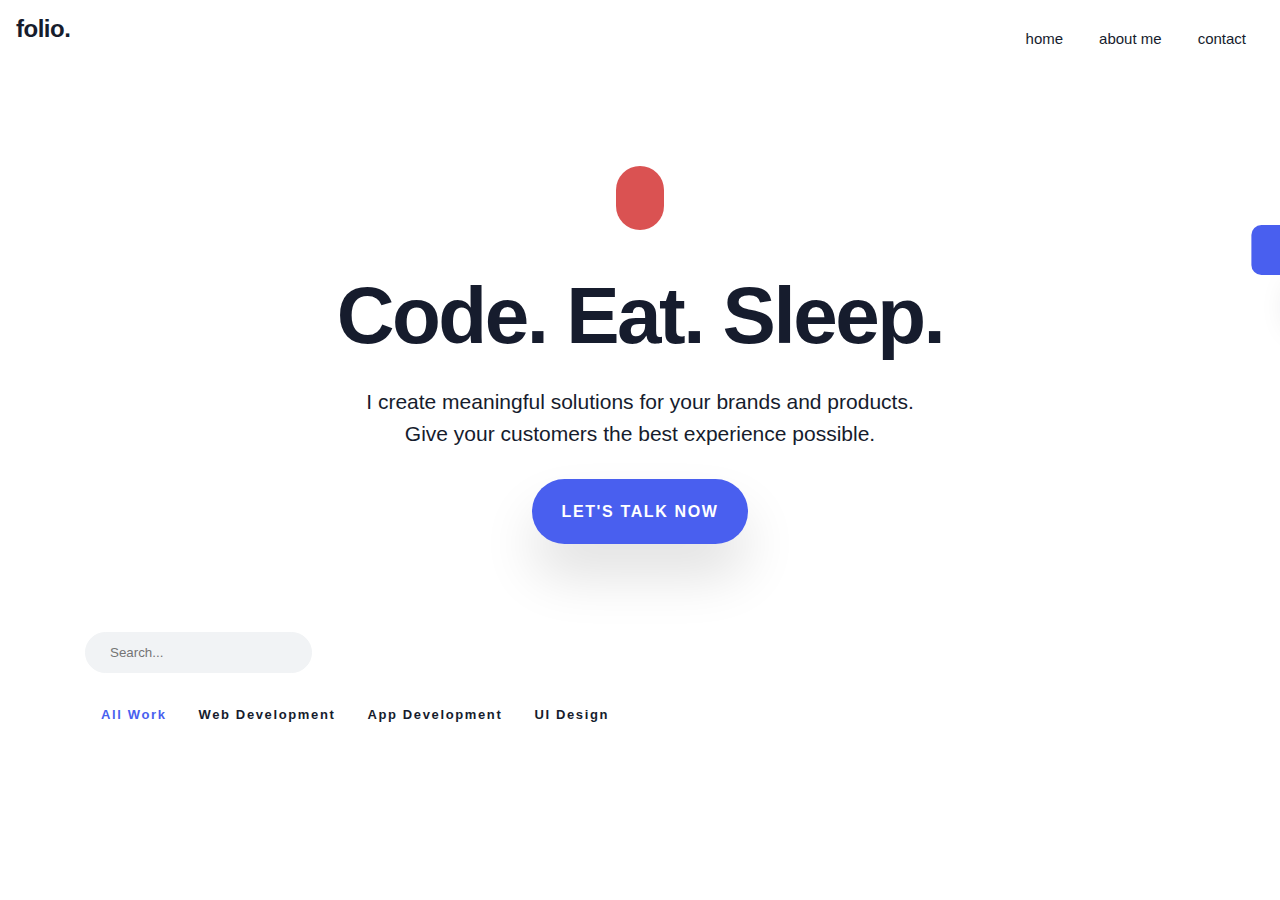
==== index2.html @ d5738422 "Reverting to commit c7894cc because code stopped working when trying to use javascript instead of ht" ====
<!-- 10/15/2023 -->
<!-- 10/25/2023, this copy will be used for the javascript exercises that use js data to  make html -->
<!DOCTYPE html>
<html lang="en">
  <head>
    <meta charset="UTF-8" />
    <meta name="viewport" content="width=device-width, initial-scale=1.0" />
    <script src="javaScript/makemodal.js"></script>
    <link
      rel="stylesheet"
      href="https://cdnjs.cloudflare.com/ajax/libs/font-awesome/6.4.2/css/all.min.css"
      integrity="sha512-z3gLpd7yknf1YoNbCzqRKc4qyor8gaKU1qmn+CShxbuBusANI9QpRohGBreCFkKxLhei6S9CQXFEbbKuqLg0DA=="
      crossorigin="anonymous"
      referrerpolicy="no-referrer"
    />
    <link rel="stylesheet" href="./css/theme.css" />
    <link rel="stylesheet" href="./css/base.css" />
    <link rel="stylesheet" href="./css/styles.css" />
    <link rel="stylesheet" href="./css/pages.css" />
    <title>folio</title>
  </head>
  <body>
    <div class="theme-panel">
      <div class="theme-body">
        <span>Change Theme</span>
        <div class="btn-group">
          <button data-toggle="light" class="switcher-btn active">Light</button>
          <button data-toggle="dark" class="switcher-btn">Dark</button>
        </div>
        <button class="theme-tab">
          <i class="fas fa-chevron-left"></i>
        </button>
      </div>
    </div>

    <!-- site wrapper -->
    <main class="site-wrapper">
      <header class="site-header">
        <nav class="navbar">
          <div class="brand-logo">
            <a href="/"><h2>folio.</h2></a>
          </div>
          <div class="navbar-nav">
            <ul class="ul-defaults-none main-menu">
              <li class="nav-item">Home</li>
              <li class="nav-item" data-open="about">About Me</li>
              <li class="nav-item" data-open="contact">Contact</li>
            </ul>
          </div>
        </nav>
      </header>

      <!-- Hero Section HTML-->
      <section class="hero-bg">
        <div class="container">
          <div class="hero-content">
            <div class="code-icon">
              <i class="fas fa-code"></i>
            </div>
            <h2 class="header-lg">Code. Eat. Sleep.</h2>
            <div class="sub-header">
              I create meaningful solutions for your brands and products.
              <br />
              Give your customers the best experience possible.
            </div>
            <div class="btn btn-primary round-pill">
              <a href="#" data-open="contact">Let's talk now</a>
            </div>
          </div>
        </div>
      </section>

      <section class="porfolio-section">
        <div class="container search-container">
          <label for="search">
            <input
              autocomplete="off"
              id="search"
              type="text"
              class="search-input"
              placeholder="Search..."
            />
            <i class="fas fa-search"></i>
          </label>
          <ul class="portfolio-filter-nav ul-defaults-none">
            <li data-filter="all" class="filter-link active">All Work</li>
            <li data-filter="web" class="filter-link">Web Development</li>
            <li data-filter="app" class="filter-link">App Development</li>
            <li data-filter="ui" class="filter-link">UI Design</li>
          </ul>
        </div>

        <div class="portfolio-grid">
          <!-- replacing with javascript, but keeping former html in notes.txt -->
        </div>
      </section>

      <!-- Modals -->
      <!-- wrapper for a our full screen modal -->
      <!-- About Page Modal -->
      <div
        id="about"
        class="full-site-modal page-block"
        data-animation="zoomInOut"
      >
        <div class="container-fluid">
          <header class="modal-header">
            <h3>ABOUT PAGE</h3>
            <i class="fas fa-times" data-close></i>
          </header>
          <div class="modal-body">
            <div class="img-wrapper">
              <img
                src="./assets/images/week 8 image assets/toya.jpeg"
                alt="picture of LaToya Simon"
              />
            </div>
            <h2>LaToya Simon</h2>
            <p>text 1</p>
            <p>text 2</p>
            <div>
              <div>Email Me:</div>
              <a href="mailto:1stforgottentoy@gmail.com"
                >1stforgottentoy@gmail.com</a
              >
            </div>
          </div>
        </div>
      </div>

      <!-- Contact Page Modal -->
      <div
        id="contact"
        class="full-site-modal page-block"
        data-animation="zoomInOut"
      >
        <div class="container-fluid">
          <header class="modal-header">
            <h3>Contact PAGE</h3>
            <i class="fas fa-times" data-close></i>
          </header>
          <div class="modal-body">
            <div class="img-wrapper">
              <img
                src="./assets/images/week 8 image assets/toya.jpeg"
                alt="picture of LaToya Simon"
              />
            </div>
            <h2>LaToya Simon</h2>
            <p>text 1</p>
            <p>text 2</p>
            <div>
              <div>Email Me:</div>
              <a href="mailto:1stforgottentoy@gmail.com"
                >1stforgottentoy@gmail.com</a
              >
            </div>
          </div>
        </div>
      </div>

      <!-- putting html for popup modals in notes while working on Exercise Exercise: Creating dynamic Modals from data-->
      <!-- Popup Modals -->
      <!-- master wrapper for the modal 1-->
      <div id="modal-container" class="modal" data-animation="slideInOutTop">
        <!-- Modal content goes here -->
      </div>
      <script>
        document.querySelector("#modal-container").append(makeModal());
      </script>
    </main>

    <script src="javaScript/main.js"></script>
  </body>
</html>
---- css/theme.css ----
/* 10/15/2023 */
/* Setting up base styles */
/* css variables */
/* base theme colors */
:root {
  --bg: #fff;
  --bg-panel: #fff;
  --color-headings: #161c2d;
  --color-text-opacity: rgba(22, 28, 45, 0.7);
  --color-text: #161c2d;
  --color-text-base: #161c2d;
  --border: #383f53;
}

[data-theme="light"] .hero-bg {
  background-image: url("../assets/images/week 8 image assets/hero-pattern.webp");
  background-position: center;
  background-repeat: no-repeat;
  background-size: cover;
}

[data-theme="dark"] {
  --bg: #171a23;
  --bg-panel: #f1f1f1;
  --color-headings: #fff;
  --color-text-opacity: rgba(255, 255, 255, 0.7);
  --color-text: #fff;
  --color-text-base: #161c2d;
  --border: #ced4da;
}
---- css/base.css ----
/* overriding browser defaults */
/* Setting up base styles */

/* native selectors */
section,
footer,
header,
main,
nav {
  display: block;
}

*,
*::before,
*::after {
  /* it takes all of our content wrapped in a div, and include its margin and padding in total size */
  box-sizing: border-box;
}

body {
  margin: 0;
  font-family: "Inter", sans-serif;
  /* user can set their own browser font size, this will be the base size of users browser */
  font-size: 1rem;
  font-weight: 400;
  line-height: 1.5;
  color: var(--color-text);
  background-color: var(--bg);
  text-align: left;
}

a {
  color: #495fef;
  /* do you want hyperlinks to have an underline??? */
  text-decoration: none;
  background-color: transparent;
}

h1,
h2,
h3,
h4 {
  color: var(--color-headings);
  margin-top: 0.25rem;
  margin-bottom: 0.5rem;
}

p {
  margin-top: 0;
}

button {
  outline: none;
}

/* classes */

.container,
.container-fluid {
  width: 100%;
  /* using px instead of rem so the users setting does not interfere with the layout */
  padding-left: 15px;
  padding-right: 15px;
  /* specifying only left and right instead of top and bottom here because don't want to have to override later if we don't know what the top and bottom margins are going to be going forward, 
    this is going to help center our content*/
  margin-left: auto;
  margin-right: auto;
}

.container {
  max-width: 1140px;
}

.ul-defaults-none {
  list-style: none;
  margin: 0;
  padding: 0;
}

/* this removes the button defaults so we can make our own buttons */
.btn {
  font-weight: 700;
  /* setting in px so the user font size doesn't mess up button */
  min-width: 175px;
  display: inline-flex;

  align-items: center;
  justify-content: center;
  text-transform: uppercase;
  /* spreads out text, makes it easier to read */
  letter-spacing: 1.63px;
  transition: 0.4s;
  height: 65px;
  padding-left: 30px;
  padding-right: 30px;
  box-shadow: 0 32px 54px rgba(3, 3, 3, 0.12);
}

/* when btn is not disabled, and doesn't have a class disabled, will have a cursor on hover */
.btn:not(:disabled):not(.disabled),
button:not(:disabled):not(.disabled) {
  cursor: pointer;
}

/* sometimes we use the button tag, sometimes we use the anchor tag to make buttons */
.btn-primary,
.btn-primary a {
  color: #fff;
  background-color: #495fef;
  border-color: #495fef;
}

.round-pill {
  border-radius: 50rem;
}

.header-lg {
  font-size: 5rem;
  letter-spacing: -2.5px;
  line-height: 1.05;
}

.header-md {
  font-size: 3rem;
  letter-spacing: -2px;
}

.sub-header {
  font-size: 1.3125rem;
  line-height: 1.5;
  padding-top: 1.25rem;
  padding-bottom: 1.875rem;
}
---- css/styles.css ----
/* common styles */

/* theme panel */
.theme-panel {
  position: fixed;
  right: 0;
  top: 25%;
  z-index: 100;
  transition: 0.4s;
  transform: translateX(100%);
}

.theme-body {
  background-color: #495fef;
  border: transparent;
  max-width: 185px;
  padding: 15px 13px;
  text-align: center;
  border-bottom-left-radius: 25px;
  position: relative;
}

.theme-body > span {
  color: white;
  font-size: 13px;
  font-weight: 700;
  letter-spacing: -0.09px;
  line-height: 26px;
  padding-bottom: 8px;
  display: inline-flex;
}

.theme-body .btn-group {
  box-shadow: 0 12px 34px rgba(22, 28, 45, 0.2);
  border-radius: 33px;
  background-color: white;
  overflow: hidden;
  display: flex;
  max-width: 153px;
}

.theme-body .btn-group .switcher-btn {
  background: transparent;
  border: none;
  width: 50%;
  font-size: 11px;
  font-weight: 700;
  height: 42px;
  padding-left: 15px;
  padding: 15px;
  letter-spacing: 1.4px;
  text-transform: uppercase;
}

.theme-body .btn-group .switcher-btn.active {
  background-color: #ced4e7;
}

.theme-panel.open {
  transform: translateX(0);
}

.theme-body .theme-tab {
  position: absolute;
  top: 0;
  transform: translateX(-100%);
  display: flex;
  align-items: center;
  justify-content: center;
  width: 30px;
  height: 50px;
  border: 0;
  background: #495fef;
  color: white;
  border-bottom-left-radius: 10px;
  border-top-left-radius: 10px;
  left: 1px;
}

.theme-tab i {
  font-size: 1rem;
  transition: 0.4s;
  /* so we don't accidentally give it a false trigger */
  pointer-events: none;
}

/* icon is going to switch when it has open */
.theme-panel.open .theme-tab i {
  /* flip it on x axis** trick to mirror icon */
  transform: scaleX(-1);
}

/* building the navbar */
.navbar {
  display: flex;
  flex-flow: row nowrap;
  padding: 0.5rem 1rem;
  width: 100%;
}

.navbar .navbar-nav {
  margin-left: auto;
}

/* because this is specific to the logo, its okay to be specific  */
.brand-logo a h2 {
  font-size: 1.5rem;
  letter-spacing: -0.5px;
  line-height: 1.42;
}

.hero-content {
  text-align: center;
  padding: 5.5rem 0;
}

.code-icon {
  background-color: #da5252;
  color: var(--color-text);
  padding: 1.25rem 1.5rem;
  border-radius: 50rem;
  display: inline-block;
  margin-bottom: 2.5rem;
  text-align: center;
}

.code-icon .fa-code {
  font-size: 2rem;
  display: inline-block;
  line-height: 1.5;
}

.search-container label {
  position: relative;
  display: inline-flex;
  align-items: center;
}

.search-input {
  padding: 0.75rem 1.5rem;
  background-color: #f1f3f5;
  border: 1px solid #f1f3f5;
  border-radius: 50rem;
}

.search-input:focus {
  /* to get rid of outline */
  outline: none;
  /* removed default browser focus adding our own */
  border-color: #4dabf7;
  box-shadow: inset 0 1px 1px rgba(0, 0, 0, 0.0125),
    0 0 8px rgba(34, 139, 230, 0.5);
}

.search-container .fa-search {
  position: absolute;
  right: 10px;
}

.portfolio-grid {
  max-width: 1400px;
  width: 100%;
  margin: 0 auto;
}

.portfolio-filter-nav {
  display: flex;
  flex-wrap: wrap;
  padding: 2rem 0;
}

.portfolio-filter-nav .filter-link {
  padding: 0 1rem;
  font-size: 0.8125rem;
  line-height: 1.6;
  letter-spacing: 1.63px;
  font-weight: 700;
}

.portfolio-filter-nav .filter-link:hover {
  cursor: pointer;
}

.portfolio-filter-nav .filter-link.active {
  color: #495fef;
}

.portfolio-grid {
  display: flex;
  flex-wrap: wrap;
  padding: 3rem 1rem;
  justify-content: center;
}

.portfolio-card {
  position: relative;
  margin: 0rem 1rem 1.85rem;
  max-width: 255px;
}

.card-popup-box {
  position: absolute;
  bottom: 0;
  left: 20px;
  right: 20px;
  transition: 0.4s;
  z-index: 1;
  padding: 1.25rem 1.875rem;
  /* it needs to start at 0 so the hover effect can make it visible when set to 1 */
  opacity: 0;
}

.card-popup-box:before {
  /* we want to affect just the background not the text*/
  position: absolute;
  /* cant use a pseudo class without a content class */
  content: "";
  background: var(--bg);
  /* we are hugging all the edges of what we've set in the card-popup-box */
  top: 0;
  left: 0;
  right: 0;
  bottom: 0;
  /* we want this to hide and then appear */
  z-index: -1;
  opacity: 0.9;
  border-radius: 8px;
}

.portfolio-card:hover .card-popup-box {
  /* it will move up on hover */
  bottom: 20px;
  opacity: 1;
}

.card-body img {
  width: 100%;
  height: 255px;
  object-fit: cover;
  border-radius: 8px;
}

.card-popup-box div {
  color: var(--color-text-opacity);
  font-size: 0.8125rem;
  line-height: 1.63;
  letter-spacing: 1.63px;
  padding-bottom: 0.5rem;
  font-weight: 700;
  text-transform: uppercase;
  pointer-events: none;
}

.card-popup-box h3 {
  pointer-events: none;
  color: var(--color-headings);
  font-size: 1.3125rem;
  letter-spacing: -0.5px;
  font-weight: 700;
  margin-bottom: 0;
}

.main-menu {
  display: flex;
}

.main-menu .nav-item {
  padding: 18px;
  font-size: 15px;
  line-height: 26px;
  cursor: pointer;
  text-transform: lowercase;
}

.modal {
  display: flex;
  justify-content: center;
  align-items: center;
  background: rgba(0, 0, 0, 0.8);
}

.modal,
.full-site-modal {
  /* pin everything to the edges */
  position: fixed;
  top: 0;
  bottom: 0;
  left: 0;
  right: 0;
  padding: 1rem;
  transition: all 0.35s ease-in;
  /* need to hide this modal until ready */
  visibility: hidden;
  opacity: 0;
}

.modal-dialog {
  max-width: 800px;
  max-height: 80vh;
  background: var(--bg-panel);
  color: var(--color-text-base);
  overflow: hidden;
  padding: 1.25rem 1.85rem;
  border-radius: 5px;
}

.modal-header {
  display: flex;
  padding-bottom: 1rem;
  justify-content: space-between;
}

.modal-header .fa-times {
  font-size: 1.5rem;
  transition: all 0.5s ease-in;
}

.modal-header .fa-times:hover {
  transition: scale(1.1);
  cursor: pointer;
}

.full-site-modal.is-visible,
.modal.is-visible {
  visibility: visible;
  opacity: 1;
}

.modal-body {
  display: flex;
  align-items: center;
}

.modal-body .img-wrapper {
  max-width: 200px;
  margin-right: 0.75rem;
}

.modal-body .img-wrapper img {
  width: 100%;
  border-radius: 8px;
  object-fit: cover;
  height: 200px;
}

/* when full site modal is visible, we need this to scale */
[data-animation="zoomInOut"].full-site-modal {
  transform: scale(0.2);
}

[data-animation="zoomInOut"].full-site-modal.is-visible {
  transform: none;
}
---- css/pages.css ----
.page-block {
background: var(--bg);
}
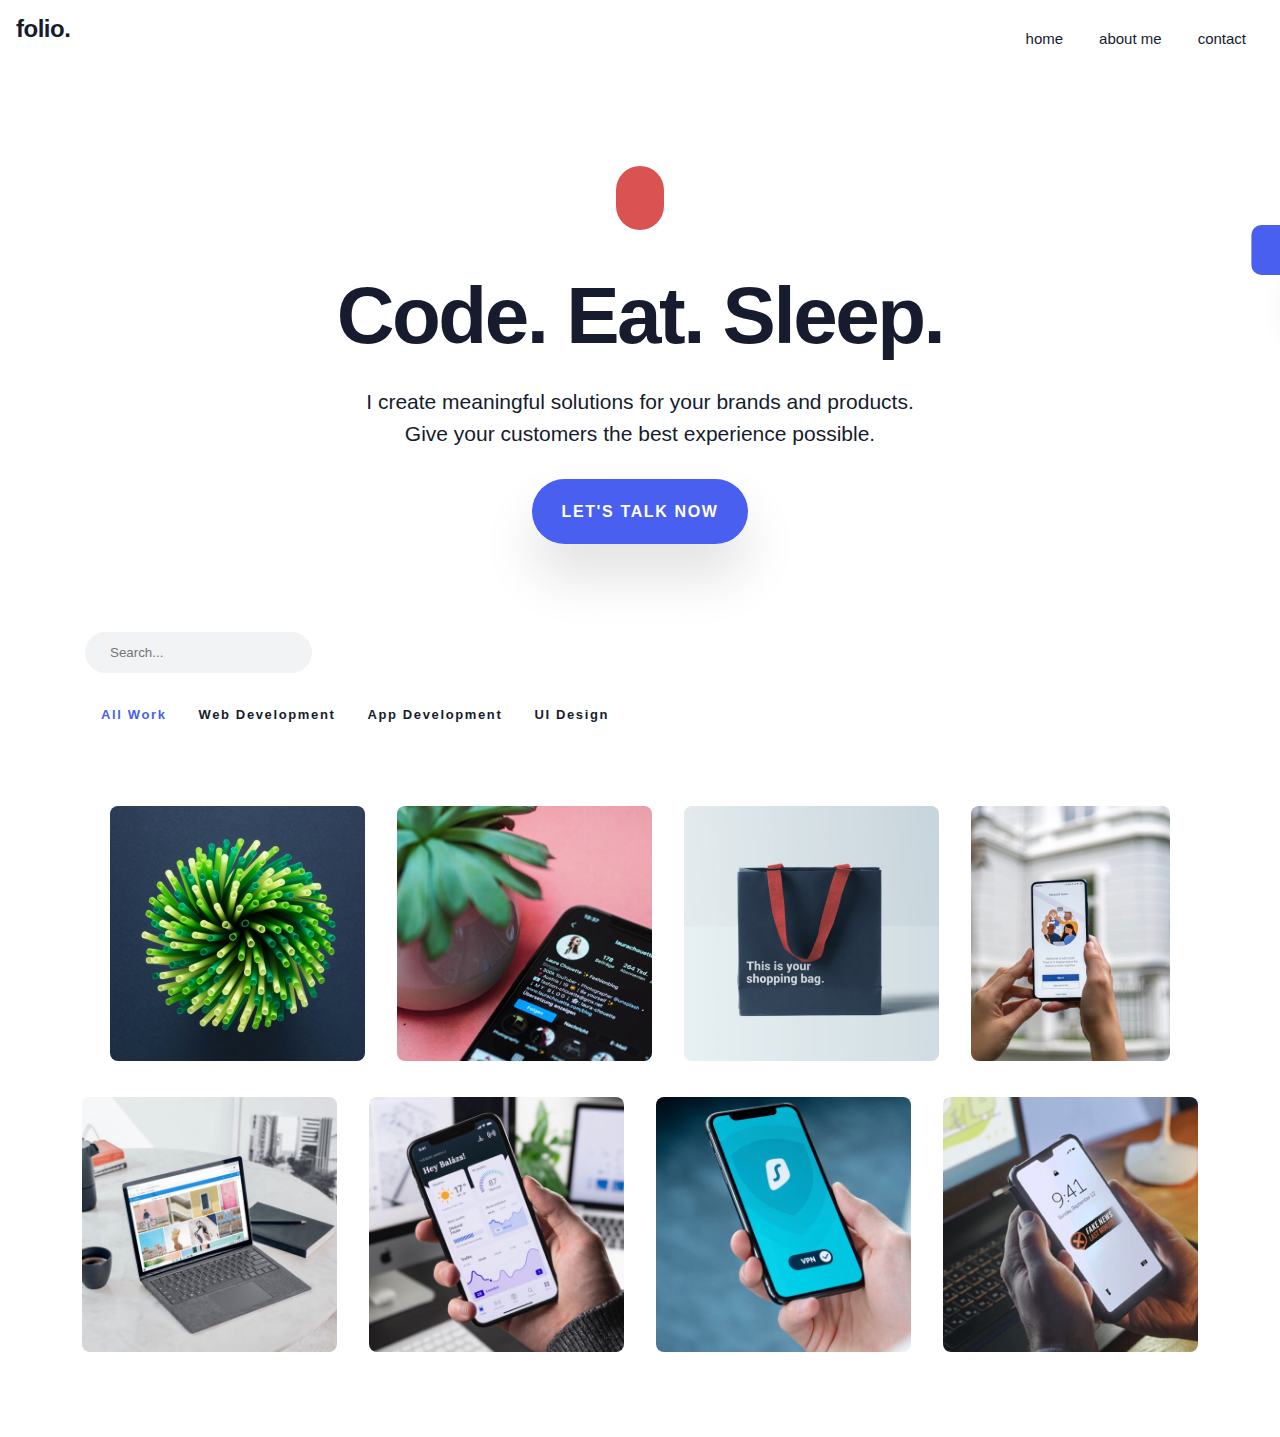
==== commit 74954a53: "able to complete the Exercise Creating dynamic Modals from data using the index2, main2 and styles2," ====
--- a/index2.html
+++ b/index2.html
@@ -15,7 +15,7 @@
     />
     <link rel="stylesheet" href="./css/theme.css" />
     <link rel="stylesheet" href="./css/base.css" />
-    <link rel="stylesheet" href="./css/styles.css" />
+    <link rel="stylesheet" href="./css/styles2.css" />
     <link rel="stylesheet" href="./css/pages.css" />
     <title>folio</title>
   </head>
@@ -165,11 +165,8 @@
       <div id="modal-container" class="modal" data-animation="slideInOutTop">
         <!-- Modal content goes here -->
       </div>
-      <script>
-        document.querySelector("#modal-container").append(makeModal());
-      </script>
     </main>
 
-    <script src="javaScript/main.js"></script>
+    <script src="javaScript/main2.js"></script>
   </body>
 </html>
--- a/css/styles2.css
+++ b/css/styles2.css
@@ -0,0 +1,336 @@
+/* common styles */
+/* theme panel */
+.theme-panel {
+  position: fixed;
+  right: 0;
+  top: 25%;
+  z-index: 100;
+  transition: 0.4s;
+  transform: translateX(100%);
+}
+.theme-body {
+  background-color: #495fef;
+  border: transparent;
+  max-width: 185px;
+  padding: 15px 13px;
+  text-align: center;
+  border-bottom-left-radius: 25px;
+  position: relative;
+}
+.theme-body > span {
+  color: white;
+  font-size: 13px;
+  font-weight: 700;
+  letter-spacing: -0.09px;
+  line-height: 26px;
+  padding-bottom: 8px;
+  display: inline-flex;
+}
+.theme-body .btn-group {
+  box-shadow: 0 12px 34px rgba(22, 28, 45, 0.2);
+  border-radius: 33px;
+  background-color: white;
+  overflow: hidden;
+  display: flex;
+  max-width: 153px;
+}
+.theme-body .btn-group .switcher-btn {
+  background: transparent;
+  border: none;
+  width: 50%;
+  font-size: 11px;
+  font-weight: 700;
+  height: 42px;
+  padding-left: 15px;
+  padding: 15px;
+  letter-spacing: 1.4px;
+  text-transform: uppercase;
+}
+.theme-body .btn-group .switcher-btn.active {
+  background-color: #ced4e7;
+}
+.theme-panel.open {
+  transform: translateX(0);
+}
+.theme-body .theme-tab {
+  position: absolute;
+  top: 0;
+  transform: translateX(-100%);
+  display: flex;
+  align-items: center;
+  justify-content: center;
+  width: 30px;
+  height: 50px;
+  border: 0;
+  background: #495fef;
+  color: white;
+  border-bottom-left-radius: 10px;
+  border-top-left-radius: 10px;
+  left: 1px;
+}
+.theme-tab i {
+  font-size: 1rem;
+  transition: 0.4s;
+  /* so we don't accidentally give it a false trigger */
+  pointer-events: none;
+}
+/* icon is going to switch when it has open */
+.theme-panel.open .theme-tab i {
+  /* flip it on x axis** trick to mirror icon */
+  transform: scaleX(-1);
+}
+/* building the navbar */
+.navbar {
+  display: flex;
+  flex-flow: row nowrap;
+  padding: 0.5rem 1rem;
+  width: 100%;
+}
+.navbar .navbar-nav {
+  margin-left: auto;
+}
+/* because this is specific to the logo, its okay to be specific  */
+.brand-logo a h2 {
+  font-size: 1.5rem;
+  letter-spacing: -0.5px;
+  line-height: 1.42;
+}
+.hero-content {
+  text-align: center;
+  padding: 5.5rem 0;
+}
+.code-icon {
+  background-color: #da5252;
+  color: var(--color-text);
+  padding: 1.25rem 1.5rem;
+  border-radius: 50rem;
+  display: inline-block;
+  margin-bottom: 2.5rem;
+  text-align: center;
+}
+.code-icon .fa-code {
+  font-size: 2rem;
+  display: inline-block;
+  line-height: 1.5;
+}
+.search-container label {
+  position: relative;
+  display: inline-flex;
+  align-items: center;
+}
+.search-input {
+  padding: 0.75rem 1.5rem;
+  background-color: #f1f3f5;
+  border: 1px solid #f1f3f5;
+  border-radius: 50rem;
+}
+.search-input:focus {
+  /* to get rid of outline */
+  outline: none;
+  /* removed default browser focus adding our own */
+  border-color: #4dabf7;
+  box-shadow: inset 0 1px 1px rgba(0, 0, 0, 0.0125),
+    0 0 8px rgba(34, 139, 230, 0.5);
+}
+.search-container .fa-search {
+  position: absolute;
+  right: 10px;
+}
+.portfolio-grid {
+  max-width: 1400px;
+  width: 100%;
+  margin: 0 auto;
+}
+.portfolio-filter-nav {
+  display: flex;
+  flex-wrap: wrap;
+  padding: 2rem 0;
+}
+.portfolio-filter-nav .filter-link {
+  padding: 0 1rem;
+  font-size: 0.8125rem;
+  line-height: 1.6;
+  letter-spacing: 1.63px;
+  font-weight: 700;
+}
+.portfolio-filter-nav .filter-link:hover {
+  cursor: pointer;
+}
+.portfolio-filter-nav .filter-link.active {
+  color: #495fef;
+}
+.portfolio-grid {
+  display: flex;
+  flex-wrap: wrap;
+  padding: 3rem 1rem;
+  justify-content: center;
+}
+.portfolio-card {
+  position: relative;
+  margin: 0rem 1rem 1.85rem;
+  max-width: 255px;
+}
+.card-popup-box {
+  position: absolute;
+  bottom: 0;
+  left: 20px;
+  right: 20px;
+  transition: 0.4s;
+  z-index: 1;
+  padding: 1.25rem 1.875rem;
+  /* it needs to start at 0 so the hover effect can make it visible when set to 1 */
+  opacity: 0;
+}
+.card-popup-box:before {
+  /* we want to affect just the background not the text*/
+  position: absolute;
+  /* cant use a pseudo class without a content class */
+  content: "";
+  background: var(--bg);
+  /* we are hugging all the edges of what we've set in the card-popup-box */
+  top: 0;
+  left: 0;
+  right: 0;
+  bottom: 0;
+  /* we want this to hide and then appear */
+  z-index: -1;
+  opacity: 0.9;
+  border-radius: 8px;
+}
+.portfolio-card:hover .card-popup-box {
+  /* it will move up on hover */
+  bottom: 20px;
+  opacity: 1;
+  cursor: pointer;
+}
+
+.card-body img {
+  width: 100%;
+  height: 255px;
+  object-fit: cover;
+  border-radius: 8px;
+}
+.card-popup-box div {
+  color: var(--color-text-opacity);
+  font-size: 0.8125rem;
+  line-height: 1.63;
+  letter-spacing: 1.63px;
+  padding-bottom: 0.5rem;
+  font-weight: 700;
+  text-transform: uppercase;
+  pointer-events: none;
+}
+.card-popup-box h3 {
+  pointer-events: none;
+  color: var(--color-headings);
+  font-size: 1.3125rem;
+  letter-spacing: -0.5px;
+  font-weight: 700;
+  margin-bottom: 0;
+}
+.main-menu {
+  display: flex;
+}
+.main-menu .nav-item {
+  padding: 18px;
+  font-size: 15px;
+  line-height: 26px;
+  cursor: pointer;
+  text-transform: lowercase;
+}
+.modal {
+  display: flex;
+  justify-content: center;
+  align-items: center;
+  background: rgba(0, 0, 0, 0.8);
+  cursor: pointer;
+}
+
+.modal,
+.full-site-modal {
+  /* pin everything to the edges */
+  position: fixed;
+  top: 0;
+  bottom: 0;
+  left: 0;
+  right: 0;
+  padding: 1rem;
+  transition: all 0.35s ease-in;
+  /* need to hide this modal until ready */
+  visibility: hidden;
+  opacity: 0;
+  z-index: 1000;
+}
+
+.modal-dialog {
+  max-width: 800px;
+  max-height: 80vh;
+  background: var(--bg-panel);
+  color: var(--color-text-base);
+  overflow: hidden;
+  padding: 1.25rem 1.85rem;
+  border-radius: 5px;
+  cursor: default;
+}
+
+.modal-header {
+  display: flex;
+  padding-bottom: 1rem;
+  justify-content: space-between;
+}
+
+.modal-dialog .modal-header h3 {
+  color: var(--color-text-base);
+}
+
+.modal-header .fa-times {
+  font-size: 1.5rem;
+  transition: all 0.5s ease-in;
+}
+.modal-header .fa-times:hover {
+  transition: scale(1.1);
+  cursor: pointer;
+}
+
+.full-site-modal.is-visible,
+.modal.is-visible {
+  visibility: visible;
+  opacity: 1;
+}
+.modal-body {
+  display: flex;
+  align-items: center;
+}
+.modal-body .img-wrapper {
+  max-width: 200px;
+  margin-right: 0.75rem;
+}
+.modal-body .img-wrapper img {
+  width: 100%;
+  border-radius: 8px;
+  object-fit: cover;
+  height: 200px;
+}
+/* when full site modal is visible, we need this to scale */
+[data-animation="zoomInOut"].full-site-modal {
+  transform: scale(0.2);
+}
+
+[data-animation="slideInOutTop"] .modal-dialog {
+  opacity: 0;
+  transition: all 0.5s;
+}
+
+[data-animation="slideInOutTop"].is-visible .modal-dialog {
+  opacity: 1;
+  transition-delay: 0.2s;
+}
+
+[data-animation="slideInOutTop"] .modal-dialog {
+  transform: translateY(-100%);
+}
+
+[data-animation="zoomInOut"].full-site-modal.is-visible,
+[data-animation="slideInOutTop"].is-visible .modal-dialog {
+  transform: none;
+}
